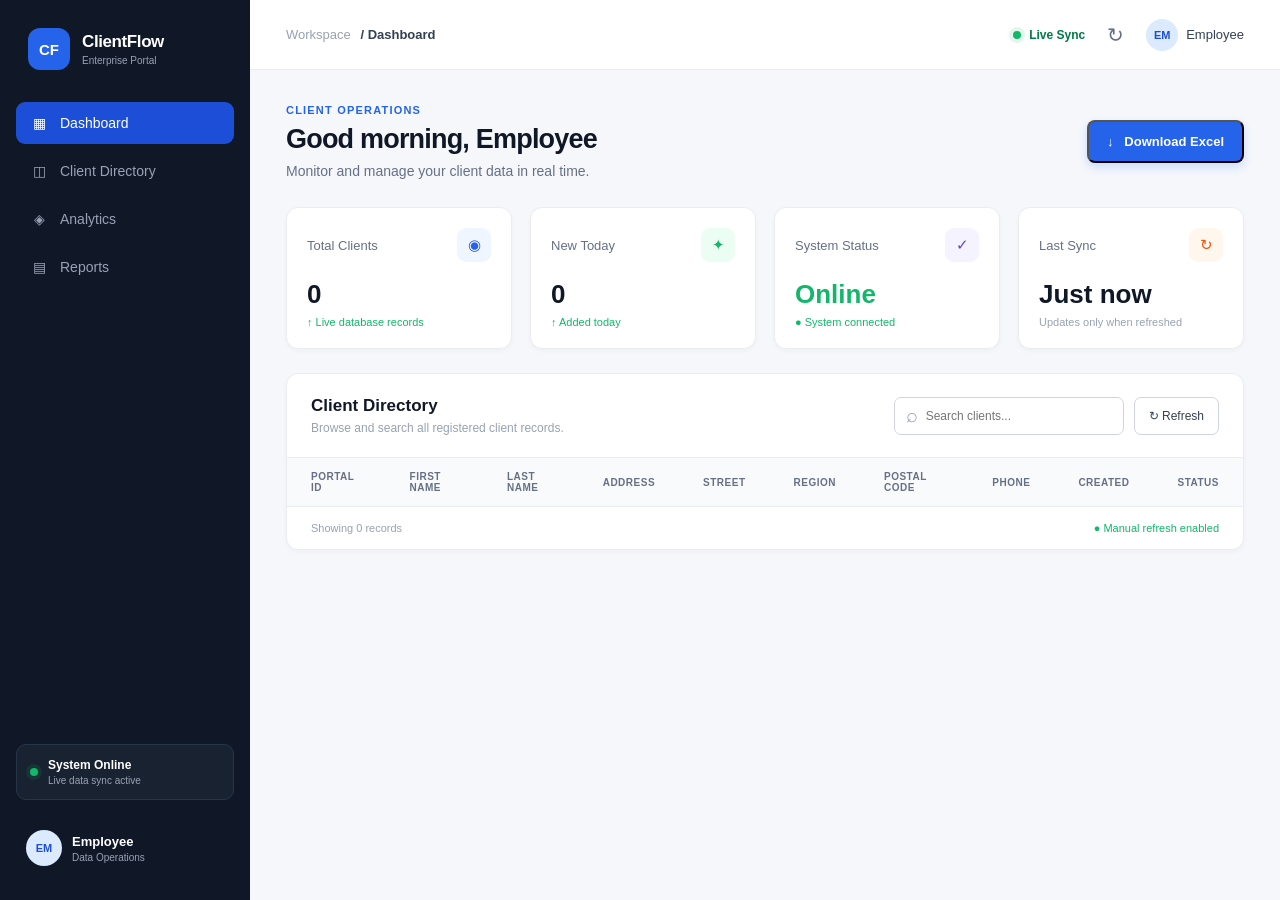
==== fronend/employee.html @ 7c4871b0 "Initial commit" ====
<!DOCTYPE html>
<html lang="en">

<head>

<meta charset="UTF-8">

<meta
    name="viewport"
    content="width=device-width, initial-scale=1.0"
>

<title>
    ClientFlow | Enterprise Dashboard
</title>

<link
    rel="stylesheet"
    href="./employee.css"
>

</head>

<body>

<div class="app">


    <!-- SIDEBAR -->

    <aside class="sidebar">


        <div class="brand">


            <div class="brand-logo">
                CF
            </div>


            <div>

                <h2>
                    ClientFlow
                </h2>


                <span>
                    Enterprise Portal
                </span>

            </div>


        </div>


        <nav class="navigation">


            <a
                href="#"
                class="nav-item active"
            >

                <span>
                    ▦
                </span>

                Dashboard

            </a>


            <a
                href="#client-directory"
                class="nav-item"
            >

                <span>
                    ◫
                </span>

                Client Directory

            </a>


            <a
                href="./analytics.html"
                class="nav-item"
            >

                <span>
                    ◈
                </span>

                Analytics

            </a>


            <a
                href="#"
                class="nav-item"
            >

                <span>
                    ▤
                </span>

                Reports

            </a>


        </nav>


        <div class="sidebar-bottom">


            <div class="system-status">

                <span class="status-dot"></span>


                <div>

                    <strong>
                        System Online
                    </strong>


                    <small>
                        Live data sync active
                    </small>

                </div>

            </div>


            <div class="user-profile">


                <div class="avatar">
                    EM
                </div>


                <div>

                    <strong>
                        Employee
                    </strong>


                    <small>
                        Data Operations
                    </small>

                </div>

            </div>


        </div>


    </aside>


    <!-- MAIN CONTENT -->

    <main class="main">


        <!-- TOPBAR -->

        <header class="topbar">


            <div class="breadcrumb">

                <span>
                    Workspace
                </span>


                <strong>
                    / Dashboard
                </strong>

            </div>


            <div class="top-actions">


                <div class="live-status">

                    <span class="status-dot"></span>

                    Live Sync

                </div>


                <!-- REFRESH BUTTON -->

                <button
                    type="button"
                    class="icon-button"
                    id="topRefreshButton"
                    title="Refresh data"
                >

                    ↻

                </button>


                <div class="top-user">


                    <div class="avatar small">
                        EM
                    </div>


                    <span>
                        Employee
                    </span>


                </div>


            </div>


        </header>


        <!-- CONTENT -->

        <section class="content">


            <!-- WELCOME -->

            <div class="welcome">


                <div>


                    <p class="eyebrow">
                        CLIENT OPERATIONS
                    </p>


                    <h1>
                        Good morning, Employee
                    </h1>


                    <p class="subtitle">
                        Monitor and manage your client data in real time.
                    </p>


                </div>


                <!-- DOWNLOAD EXCEL -->

                <button
                    type="button"
                    class="download-button"
                    id="downloadExcelButton"
                >

                    ↓ &nbsp; Download Excel

                </button>


            </div>


            <!-- STAT CARDS -->

            <div class="stats-grid">


                <!-- TOTAL CLIENTS -->

                <div class="stat-card">


                    <div class="stat-top">


                        <span>
                            Total Clients
                        </span>


                        <div class="stat-icon blue">
                            ◉
                        </div>


                    </div>


                    <h2 id="totalClients">
                        0
                    </h2>


                    <p class="positive">
                        ↑ Live database records
                    </p>


                </div>


                <!-- NEW TODAY -->

                <div class="stat-card">


                    <div class="stat-top">


                        <span>
                            New Today
                        </span>


                        <div class="stat-icon green">
                            ✦
                        </div>


                    </div>


                    <h2 id="newToday">
                        0
                    </h2>


                    <p class="positive">
                        ↑ Added today
                    </p>


                </div>


                <!-- SYSTEM STATUS -->

                <div class="stat-card">


                    <div class="stat-top">


                        <span>
                            System Status
                        </span>


                        <div class="stat-icon purple">
                            ✓
                        </div>


                    </div>


                    <h2 class="online-text">
                        Online
                    </h2>


                    <p class="positive">
                        ● System connected
                    </p>


                </div>


                <!-- LAST SYNC -->

                <div class="stat-card">


                    <div class="stat-top">


                        <span>
                            Last Sync
                        </span>


                        <div class="stat-icon orange">
                            ↻
                        </div>


                    </div>


                    <h2 id="lastSync">
                        Just now
                    </h2>


                    <p>
                        Updates only when refreshed
                    </p>


                </div>


            </div>


            <!-- CLIENT DIRECTORY -->

            <div
                class="directory-card"
                id="client-directory"
            >


                <div class="directory-header">


                    <div>


                        <h2>
                            Client Directory
                        </h2>


                        <p>
                            Browse and search all registered client records.
                        </p>


                    </div>


                    <div class="directory-actions">


                        <!-- SEARCH -->

                        <div class="search-box">


                            <span>
                                ⌕
                            </span>


                            <input
                                type="text"
                                id="searchInput"
                                placeholder="Search clients..."
                                autocomplete="off"
                            >


                        </div>


                        <!-- REFRESH -->

                        <button
                            type="button"
                            class="refresh-button"
                            id="refreshButton"
                        >

                            ↻ Refresh

                        </button>


                    </div>


                </div>


                <!-- TABLE -->

                <div class="table-wrapper">


                    <table>


                        <thead>


                            <tr>


                                <th>
                                    PORTAL ID
                                </th>


                                <th>
                                    FIRST NAME
                                </th>


                                <th>
                                    LAST NAME
                                </th>


                                <th>
                                    ADDRESS
                                </th>


                                <th>
                                    STREET
                                </th>


                                <th>
                                    REGION
                                </th>


                                <th>
                                    POSTAL CODE
                                </th>


                                <th>
                                    PHONE
                                </th>


                                <th>
                                    CREATED
                                </th>


                                <th>
                                    STATUS
                                </th>


                            </tr>


                        </thead>


                        <tbody id="clientTable">


                        </tbody>


                    </table>


                </div>


                <!-- FOOTER -->

                <div class="table-footer">


                    <span id="recordCount">
                        Showing 0 records
                    </span>


                    <span class="sync-text">
                        ● Manual refresh enabled
                    </span>


                </div>


            </div>


        </section>


    </main>


</div>


<!-- ONLY ONE JAVASCRIPT FILE -->

<script src="employee.js"></script>

</body>

</html>
---- fronend/employee.css ----
/* ==========================================
   GLOBAL
========================================== */

* {
    margin: 0;
    padding: 0;
    box-sizing: border-box;
}


body {

    font-family: Inter, -apple-system, BlinkMacSystemFont,
        "Segoe UI", sans-serif;

    background: #f5f7fb;

    color: #172033;

}


button,
input {

    font-family: inherit;

}


/* ==========================================
   APP LAYOUT
========================================== */

.app {

    display: flex;

    min-height: 100vh;

}


/* ==========================================
   SIDEBAR
========================================== */

.sidebar {

    width: 250px;

    min-height: 100vh;

    background: #101828;

    color: white;

    display: flex;

    flex-direction: column;

    padding: 24px 16px;

}


/* BRAND */

.brand {

    display: flex;

    align-items: center;

    gap: 12px;

    padding: 4px 12px 32px;

}


.brand-logo {

    width: 42px;

    height: 42px;

    border-radius: 12px;

    background: #2563eb;

    display: flex;

    align-items: center;

    justify-content: center;

    font-weight: 800;

    font-size: 15px;

}


.brand h2 {

    font-size: 17px;

    letter-spacing: -0.4px;

}


.brand span {

    display: block;

    color: #98a2b3;

    font-size: 10px;

    margin-top: 3px;

}


/* NAVIGATION */

.navigation {

    display: flex;

    flex-direction: column;

    gap: 6px;

}


.nav-item {

    text-decoration: none;

    color: #98a2b3;

    padding: 13px 14px;

    border-radius: 9px;

    display: flex;

    align-items: center;

    gap: 12px;

    font-size: 14px;

    transition: 0.2s;

}


.nav-item:hover {

    background: #1d2939;

    color: white;

}


.nav-item.active {

    background: #1d4ed8;

    color: white;

}


.nav-item span {

    width: 18px;

    text-align: center;

}


/* SIDEBAR BOTTOM */

.sidebar-bottom {

    margin-top: auto;

}


.system-status {

    background: #182230;

    border: 1px solid #273548;

    border-radius: 10px;

    padding: 13px;

    display: flex;

    gap: 10px;

    align-items: center;

    margin-bottom: 20px;

}


.status-dot {

    width: 8px;

    height: 8px;

    background: #12b76a;

    border-radius: 50%;

    display: inline-block;

    box-shadow: 0 0 0 4px rgba(18, 183, 106, 0.12);

}


.system-status strong {

    display: block;

    font-size: 12px;

}


.system-status small {

    display: block;

    color: #98a2b3;

    font-size: 10px;

    margin-top: 3px;

}


.user-profile {

    display: flex;

    align-items: center;

    gap: 10px;

    padding: 10px;

}


.user-profile strong {

    display: block;

    font-size: 13px;

}


.user-profile small {

    display: block;

    color: #98a2b3;

    font-size: 10px;

    margin-top: 3px;

}


/* ==========================================
   AVATAR
========================================== */

.avatar {

    width: 36px;

    height: 36px;

    border-radius: 50%;

    background: #dbeafe;

    color: #1d4ed8;

    display: flex;

    align-items: center;

    justify-content: center;

    font-size: 11px;

    font-weight: 700;

}


.avatar.small {

    width: 32px;

    height: 32px;

}


/* ==========================================
   MAIN
========================================== */

.main {

    flex: 1;

    min-width: 0;

}


/* ==========================================
   TOPBAR
========================================== */

.topbar {

    height: 70px;

    background: white;

    border-bottom: 1px solid #eaecf0;

    display: flex;

    align-items: center;

    justify-content: space-between;

    padding: 0 36px;

}


.breadcrumb {

    font-size: 13px;

    color: #98a2b3;

}


.breadcrumb strong {

    color: #344054;

    margin-left: 6px;

}


.top-actions {

    display: flex;

    align-items: center;

    gap: 22px;

}


.live-status {

    display: flex;

    align-items: center;

    gap: 8px;

    color: #027a48;

    font-size: 12px;

    font-weight: 600;

}


.icon-button {

    border: none;

    background: transparent;

    font-size: 20px;

    cursor: pointer;

    color: #667085;

}


.top-user {

    display: flex;

    align-items: center;

    gap: 8px;

    font-size: 13px;

    color: #344054;

}


/* ==========================================
   CONTENT
========================================== */

.content {

    padding: 34px 36px;

    max-width: 1600px;

    margin: auto;

}


/* WELCOME */

.welcome {

    display: flex;

    align-items: center;

    justify-content: space-between;

    margin-bottom: 28px;

}


.eyebrow {

    color: #2563eb;

    font-size: 11px;

    font-weight: 700;

    letter-spacing: 1.2px;

    margin-bottom: 8px;

}


.welcome h1 {

    font-size: 27px;

    letter-spacing: -0.8px;

    color: #101828;

}


.subtitle {

    color: #667085;

    margin-top: 8px;

    font-size: 14px;

}


.download-button {

    background: #2563eb;

    color: white;

    text-decoration: none;

    padding: 12px 18px;

    border-radius: 8px;

    font-size: 13px;

    font-weight: 600;

    box-shadow: 0 4px 10px rgba(37, 99, 235, 0.2);

    transition: 0.2s;

}


.download-button:hover {

    background: #1d4ed8;

    transform: translateY(-1px);

}


/* ==========================================
   STAT CARDS
========================================== */

.stats-grid {

    display: grid;

    grid-template-columns: repeat(4, 1fr);

    gap: 18px;

    margin-bottom: 24px;

}


.stat-card {

    background: white;

    border: 1px solid #eaecf0;

    border-radius: 12px;

    padding: 20px;

    box-shadow: 0 2px 5px rgba(16, 24, 40, 0.03);

}


.stat-top {

    display: flex;

    align-items: center;

    justify-content: space-between;

    color: #667085;

    font-size: 13px;

}


.stat-icon {

    width: 34px;

    height: 34px;

    border-radius: 9px;

    display: flex;

    align-items: center;

    justify-content: center;

    font-size: 15px;

}


.stat-icon.blue {

    background: #eff6ff;

    color: #2563eb;

}


.stat-icon.green {

    background: #ecfdf3;

    color: #12b76a;

}


.stat-icon.purple {

    background: #f4f3ff;

    color: #6941c6;

}


.stat-icon.orange {

    background: #fff7ed;

    color: #ea580c;

}


.stat-card h2 {

    font-size: 26px;

    margin-top: 17px;

    color: #101828;

}


.stat-card p {

    font-size: 11px;

    color: #98a2b3;

    margin-top: 6px;

}


.stat-card p.positive {

    color: #12b76a;

}


.online-text {

    color: #12b76a !important;

}


/* ==========================================
   DIRECTORY CARD
========================================== */

.directory-card {

    background: white;

    border: 1px solid #eaecf0;

    border-radius: 12px;

    overflow: hidden;

    box-shadow: 0 2px 5px rgba(16, 24, 40, 0.03);

}


.directory-header {

    padding: 22px 24px;

    display: flex;

    align-items: center;

    justify-content: space-between;

    border-bottom: 1px solid #eaecf0;

}


.directory-header h2 {

    font-size: 17px;

    color: #101828;

}


.directory-header p {

    font-size: 12px;

    color: #98a2b3;

    margin-top: 5px;

}


.directory-actions {

    display: flex;

    align-items: center;

    gap: 10px;

}


.search-box {

    width: 230px;

    height: 38px;

    border: 1px solid #d0d5dd;

    border-radius: 7px;

    display: flex;

    align-items: center;

    gap: 8px;

    padding: 0 11px;

}


.search-box span {

    color: #98a2b3;

    font-size: 20px;

}


.search-box input {

    border: none;

    outline: none;

    width: 100%;

    font-size: 12px;

}


.refresh-button {

    height: 38px;

    padding: 0 14px;

    background: white;

    border: 1px solid #d0d5dd;

    border-radius: 7px;

    color: #344054;

    font-size: 12px;

    cursor: pointer;

}


.refresh-button:hover {

    background: #f9fafb;

}


/* ==========================================
   TABLE
========================================== */

.table-wrapper {

    overflow-x: auto;

}


table {

    width: 100%;

    border-collapse: collapse;

    min-width: 850px;

}


thead {

    background: #f9fafb;

}


th {

    text-align: left;

    padding: 13px 24px;

    font-size: 10px;

    color: #667085;

    font-weight: 700;

    letter-spacing: 0.5px;

}


td {

    padding: 16px 24px;

    border-top: 1px solid #f2f4f7;

    font-size: 12px;

    color: #475467;

}


tbody tr:hover {

    background: #f9fafb;

}


td:first-child {

    color: #1d4ed8;

    font-weight: 600;

}


/* STATUS BADGE */

.status-badge {

    display: inline-flex;

    align-items: center;

    gap: 5px;

    padding: 5px 9px;

    background: #ecfdf3;

    color: #027a48;

    border-radius: 20px;

    font-size: 10px;

    font-weight: 600;

}


.status-badge::before {

    content: "";

    width: 5px;

    height: 5px;

    background: #12b76a;

    border-radius: 50%;

}


/* TABLE FOOTER */

.table-footer {

    padding: 15px 24px;

    border-top: 1px solid #eaecf0;

    display: flex;

    justify-content: space-between;

    color: #98a2b3;

    font-size: 11px;

}


.sync-text {

    color: #12b76a;

}


/* ==========================================
   RESPONSIVE
========================================== */

@media (max-width: 1100px) {

    .stats-grid {

        grid-template-columns: repeat(2, 1fr);

    }

}


@media (max-width: 800px) {

    .sidebar {

        width: 70px;

        padding: 18px 10px;

    }


    .brand h2,

    .brand span,

    .nav-item:not(.active),

    .nav-item {

        font-size: 0;

    }


    .brand {

        justify-content: center;

        padding-left: 0;

        padding-right: 0;

    }


    .nav-item {

        justify-content: center;

    }


    .system-status,

    .user-profile div:not(.avatar) {

        display: none;

    }


    .topbar,

    .content {

        padding-left: 20px;

        padding-right: 20px;

    }


    .welcome {

        align-items: flex-start;

        gap: 20px;

        flex-direction: column;

    }

}


@media (max-width: 600px) {

    .stats-grid {

        grid-template-columns: 1fr;

    }


    .directory-header {

        align-items: flex-start;

        gap: 15px;

        flex-direction: column;

    }


    .directory-actions {

        width: 100%;

    }


    .search-box {

        flex: 1;

    }


    .top-user span {

        display: none;

    }

}
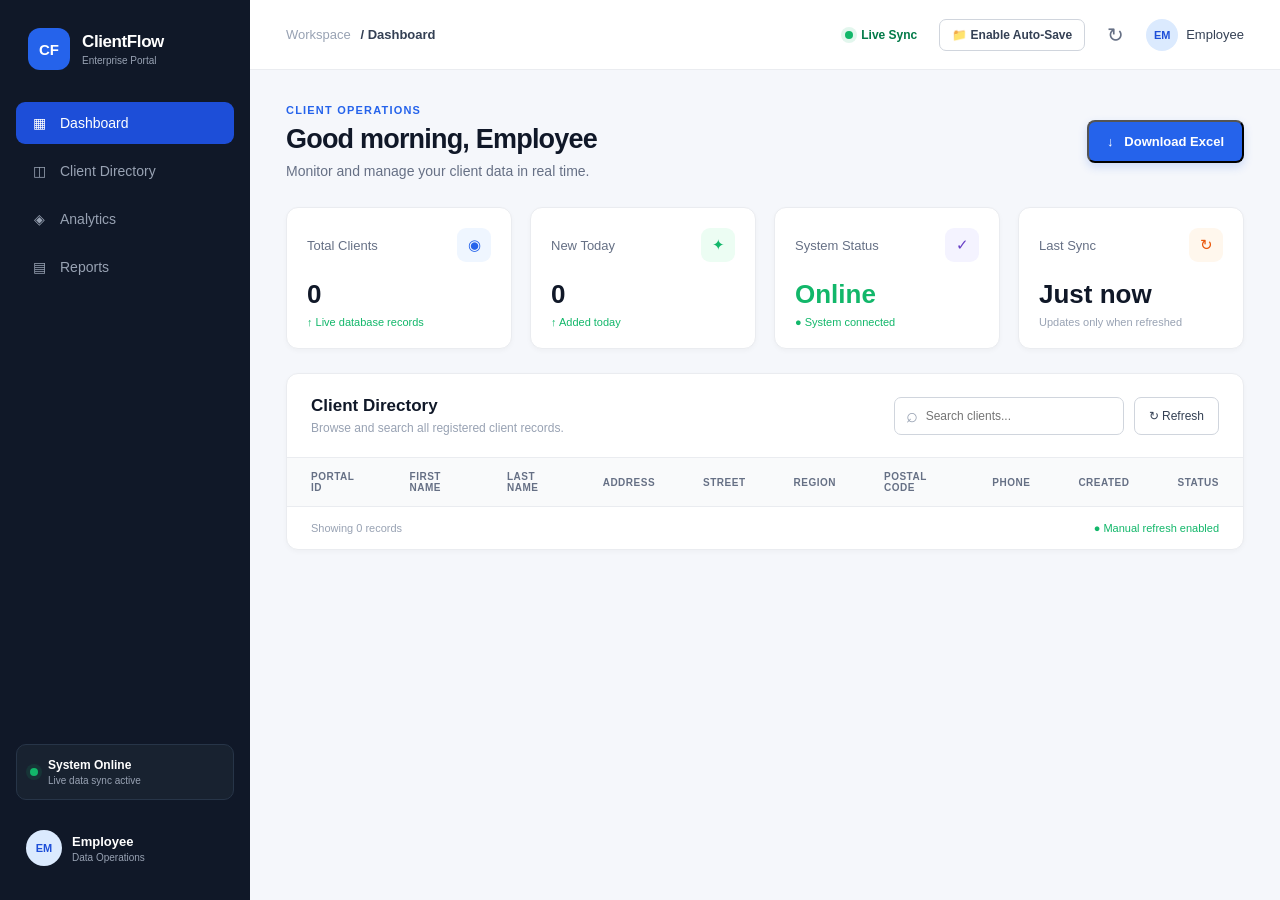
==== commit c990f917: "Add local auto-save to PC folder feature" ====
--- a/fronend/employee.html
+++ b/fronend/employee.html
@@ -19,6 +19,25 @@
     href="./employee.css"
 >
 
+<style>
+    .autosave-button {
+        width: auto !important;
+        font-size: 12px !important;
+        font-weight: 600;
+        padding: 8px 12px;
+        border: 1px solid #d0d5dd;
+        border-radius: 7px;
+        background: white;
+        color: #344054;
+    }
+
+    .autosave-button.is-on {
+        background: #ecfdf3;
+        border-color: #12b76a;
+        color: #027a48;
+    }
+</style>
+
 </head>
 
 <body>
@@ -206,6 +225,20 @@
                     Live Sync
 
                 </div>
+
+
+                <!-- LOCAL AUTO-SAVE -->
+
+                <button
+                    type="button"
+                    class="icon-button autosave-button"
+                    id="autoSaveButton"
+                    title="Auto-save Excel to a folder on this PC"
+                >
+
+                    📁 Enable Auto-Save
+
+                </button>
 
 
                 <!-- REFRESH BUTTON -->
